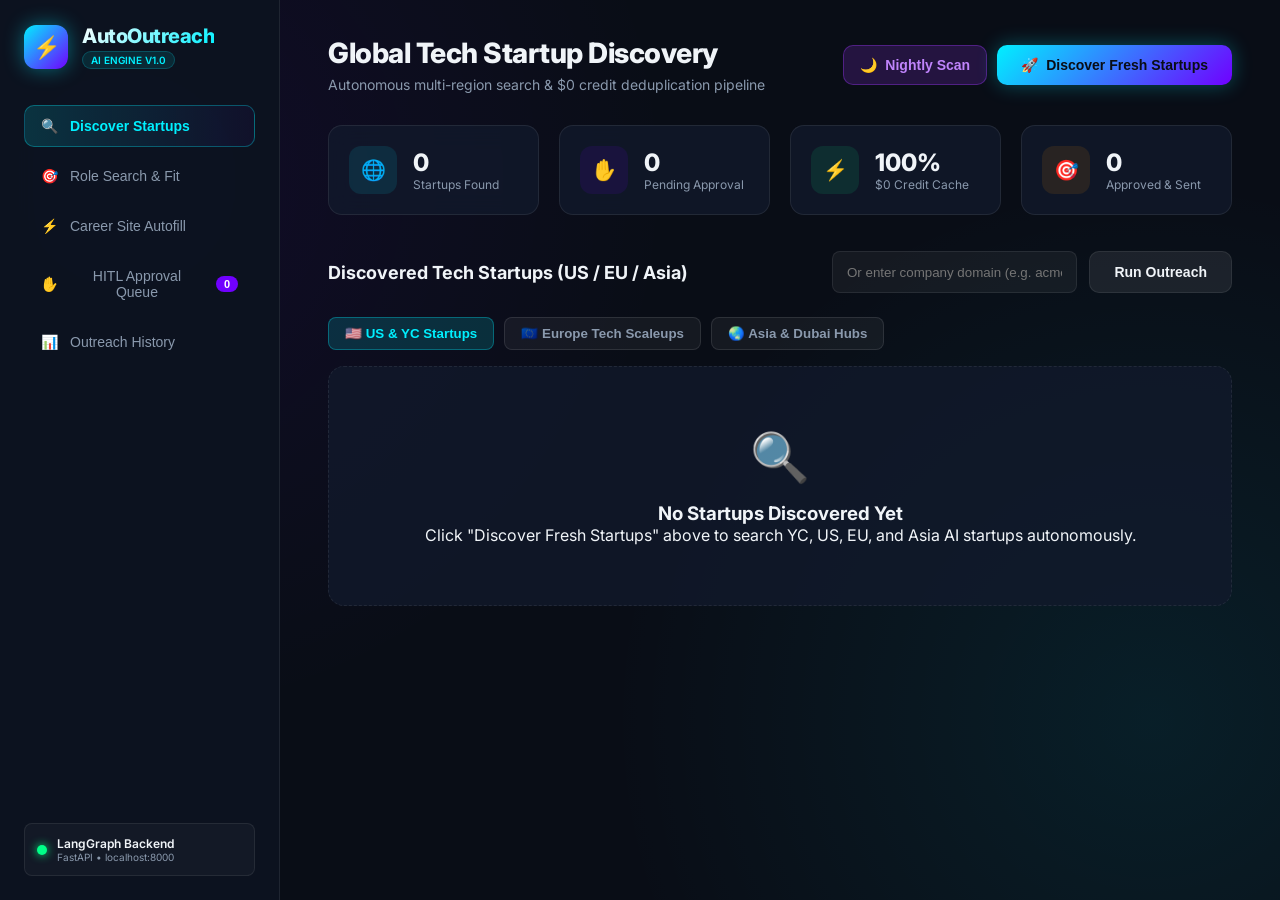
==== frontend/dashboard/index.html @ 4e113120 "feat: Production System Design outreach engine with Redis L2 + SQLite L3 2-tier caching, rate limite" ====
<!DOCTYPE html>
<html lang="en">
<head>
    <meta charset="UTF-8">
    <meta name="viewport" content="width=device-width, initial-scale=1.0">
    <title>Autonomous Tech Startup Discovery & Outreach Platform</title>
    <link href="https://fonts.googleapis.com/css2?family=Inter:wght@300;400;500;600;700;800&family=JetBrains+Mono:wght@400;500;600&display=swap" rel="stylesheet">
    <link rel="stylesheet" href="styles.css">
</head>
<body>
    <div class="app-container">
        <!-- Sidebar Navigation -->
        <aside class="sidebar">
            <div class="logo-container">
                <div class="logo-icon">⚡</div>
                <div class="logo-text">
                    <h2>AutoOutreach</h2>
                    <span class="badge">AI Engine v1.0</span>
                </div>
            </div>

            <nav class="nav-menu">
                <button class="nav-item active" data-tab="discover">
                    <span class="icon">🔍</span>
                    <span>Discover Startups</span>
                </button>
                <button class="nav-item" data-tab="role-search">
                    <span class="icon">🎯</span>
                    <span>Role Search & Fit</span>
                </button>
                <button class="nav-item" data-tab="autofill">
                    <span class="icon">⚡</span>
                    <span>Career Site Autofill</span>
                </button>
                <button class="nav-item" data-tab="pending">
                    <span class="icon">✋</span>
                    <span>HITL Approval Queue</span>
                    <span class="counter-badge" id="pending-count">0</span>
                </button>
                <button class="nav-item" data-tab="history">
                    <span class="icon">📊</span>
                    <span>Outreach History</span>
                </button>
            </nav>

            <div class="system-status">
                <div class="status-indicator online"></div>
                <div class="status-info">
                    <span class="status-title">LangGraph Backend</span>
                    <span class="status-sub">FastAPI • localhost:8000</span>
                </div>
            </div>
        </aside>

        <!-- Main Content Area -->
        <main class="main-content">
            <!-- Header Bar -->
            <header class="top-header">
                <div class="header-title">
                    <h1 id="page-title">Global Tech Startup Discovery</h1>
                    <p id="page-subtitle">Autonomous multi-region search & $0 credit deduplication pipeline</p>
                </div>
                <div class="header-actions" style="display:flex; gap:10px;">
                    <button class="btn" id="btn-nightly-scan" style="background:rgba(147,51,234,0.2); color:#c084fc; border:1px solid rgba(147,51,234,0.4); padding:10px 16px; border-radius:10px; font-weight:600; cursor:pointer;">
                        <span class="btn-icon">🌙</span>
                        <span>Nightly Scan</span>
                    </button>
                    <button class="btn btn-primary" id="btn-discover">
                        <span class="btn-icon">🚀</span>
                        <span>Discover Fresh Startups</span>
                    </button>
                </div>
            </header>

            <!-- Metrics Bar -->
            <section class="metrics-grid">
                <div class="metric-card">
                    <div class="metric-icon cyan">🌐</div>
                    <div class="metric-data">
                        <span class="metric-value" id="metric-discovered">0</span>
                        <span class="metric-label">Startups Found</span>
                    </div>
                </div>
                <div class="metric-card">
                    <div class="metric-icon purple">✋</div>
                    <div class="metric-data">
                        <span class="metric-value" id="metric-pending">0</span>
                        <span class="metric-label">Pending Approval</span>
                    </div>
                </div>
                <div class="metric-card">
                    <div class="metric-icon green">⚡</div>
                    <div class="metric-data">
                        <span class="metric-value" id="metric-saved">100%</span>
                        <span class="metric-label">$0 Credit Cache</span>
                    </div>
                </div>
                <div class="metric-card">
                    <div class="metric-icon orange">🎯</div>
                    <div class="metric-data">
                        <span class="metric-value" id="metric-sent">0</span>
                        <span class="metric-label">Approved & Sent</span>
                    </div>
                </div>
            </section>

            <!-- View 1: Discover Startups Grid -->
            <section class="tab-view active" id="view-discover">
                <div class="section-header">
                    <h3>Discovered Tech Startups (US / EU / Asia)</h3>
                    <div class="quick-input">
                        <input type="text" id="manual-domain-input" placeholder="Or enter company domain (e.g. acme.ai)...">
                        <button class="btn btn-secondary" id="btn-manual-outreach">Run Outreach</button>
                    </div>
                </div>

                <div class="region-tabs" style="display:flex; gap:10px; margin-bottom:16px;">
                    <button class="region-tab active" data-region="us_yc" style="background:rgba(0,240,255,0.15); color:var(--primary-cyan); border:1px solid rgba(0,240,255,0.3); padding:8px 16px; border-radius:8px; font-weight:600; cursor:pointer;">🇺🇸 US & YC Startups</button>
                    <button class="region-tab" data-region="eu" style="background:rgba(255,255,255,0.05); color:var(--text-muted); border:1px solid rgba(255,255,255,0.1); padding:8px 16px; border-radius:8px; font-weight:600; cursor:pointer;">🇪🇺 Europe Tech Scaleups</button>
                    <button class="region-tab" data-region="asia_me" style="background:rgba(255,255,255,0.05); color:var(--text-muted); border:1px solid rgba(255,255,255,0.1); padding:8px 16px; border-radius:8px; font-weight:600; cursor:pointer;">🌏 Asia & Dubai Hubs</button>
                </div>

                <div class="startups-grid" id="startups-container">
                    <div class="empty-state">
                        <div class="empty-icon">🔍</div>
                        <h3>No Startups Discovered Yet</h3>
                        <p>Click "Discover Fresh Startups" above to search YC, US, EU, and Asia AI startups autonomously.</p>
                    </div>
                </div>
            </section>

            <!-- View 2: Desired Role Search & Fit Scoring -->
            <section class="tab-view" id="view-role-search">
                <div class="section-header">
                    <h3>Desired Role Search & Fit Match Scoring</h3>
                    <p class="section-desc">Search active job postings for target roles (AI/ML Engineer, C++ SDE, Backend) across Greenhouse, Lever, and Ashby with AI match scoring.</p>
                    <div class="quick-input" style="margin-top:12px; display:flex; gap:10px;">
                        <input type="text" id="role-search-input" placeholder="Enter target role (e.g. AI Engineer, C++ SDE)..." style="flex:1; padding:12px 16px; background:rgba(255,255,255,0.05); border:1px solid rgba(255,255,255,0.1); border-radius:10px; color:#fff;">
                        <button class="btn btn-primary" id="btn-run-role-search">Search Role Postings</button>
                    </div>
                </div>

                <div class="role-jobs-grid" id="role-jobs-container" style="display:grid; grid-template-columns:repeat(auto-fill, minmax(320px, 1fr)); gap:16px; margin-top:20px;">
                    <div class="empty-state">
                        <div class="empty-icon">🎯</div>
                        <h3>Search Desired Roles</h3>
                        <p>Type any role above (e.g. "AI Engineer") to search active ATS job postings and view match fit scores.</p>
                    </div>
                </div>
            </section>

            <!-- View 3: Career Site 1-Click Form Auto-Filler -->
            <section class="tab-view" id="view-autofill">
                <div class="section-header">
                    <h3>⚡ 1-Click Career Site Form Auto-Filler</h3>
                    <p class="section-desc">Paste any Greenhouse, Lever, or Ashby job application URL to pre-fill candidate details and generate custom AI essay responses.</p>
                </div>

                <!-- PDF Resume Upload Card -->
                <div class="resume-upload-card" style="background:rgba(181, 124, 255, 0.05); border:1px dashed rgba(181, 124, 255, 0.4); border-radius:14px; padding:20px; margin-top:20px; margin-bottom:20px;">
                    <div style="display:flex; justify-content:space-between; align-items:center; flex-wrap:wrap; gap:12px;">
                        <div>
                            <h4 style="color:#b57cff; margin:0 0 4px 0; font-size:16px;">📄 Upload Candidate Resume PDF</h4>
                            <p style="color:var(--text-muted); margin:0; font-size:13px;">Upload your latest PDF resume. Groq AI will parse your skills, C++ projects, and contact info into your candidate profile.</p>
                        </div>
                        <div style="display:flex; gap:10px; align-items:center;">
                            <input type="file" id="resume-pdf-input" accept=".pdf" style="display:none;" onchange="uploadResumePDF(this)">
                            <button class="btn" style="background:rgba(181, 124, 255, 0.2); color:#b57cff; border:1px solid rgba(181, 124, 255, 0.5); padding:10px 18px; border-radius:10px; font-weight:600; cursor:pointer;" onclick="document.getElementById('resume-pdf-input').click()">
                                <span>📤 Upload Resume PDF</span>
                            </button>
                        </div>
                    </div>
                    <div id="resume-upload-status" style="margin-top:12px; display:none; padding:10px 14px; border-radius:8px; font-size:13px;"></div>
                </div>

                <div class="autofill-card" style="background:rgba(255,255,255,0.03); border:1px solid rgba(0,240,255,0.2); border-radius:14px; padding:24px;">
                    <label style="font-weight:600; font-size:15px; color:#fff; display:block; margin-bottom:8px;">Job Application URL (Greenhouse / Lever / Ashby)</label>
                    <div style="display:flex; gap:12px;">
                        <input type="text" id="autofill-url-input" placeholder="https://boards.greenhouse.io/company/jobs/12345..." style="flex:1; padding:14px 18px; background:rgba(0,0,0,0.4); border:1px solid rgba(255,255,255,0.15); border-radius:10px; color:#fff; font-size:14px;">
                        <button class="btn btn-primary" id="btn-run-autofill" style="padding:14px 24px;">⚡ Pre-Fill Application Form</button>
                    </div>

                    <div id="autofill-status-box" style="margin-top:20px; display:none; padding:16px; border-radius:10px; background:rgba(0,240,255,0.08); border:1px solid rgba(0,240,255,0.3);">
                        <h4 id="autofill-status-title" style="color:var(--primary-cyan); margin:0 0 6px 0;">Processing Application URL...</h4>
                        <p id="autofill-status-desc" style="color:var(--text-muted); margin:0; font-size:13px;"></p>
                    </div>
                </div>
            </section>

            <!-- View 4: Pending Approval Queue -->
            <section class="tab-view" id="view-pending">
                <div class="section-header">
                    <h3>Human-In-The-Loop (HITL) Review Queue</h3>
                    <p class="section-desc">Review and approve tailored cold emails generated for CTOs, CEOs, and HR leaders before sending.</p>
                </div>

                <div class="pending-list" id="pending-container">
                    <div class="empty-state">
                        <div class="empty-icon">✅</div>
                        <h3>No Pending Approvals</h3>
                        <p>Your outreach queue is clear! Discover startups to generate new tailored emails.</p>
                    </div>
                </div>
            </section>

            <!-- View 3: Outreach History -->
            <section class="tab-view" id="view-history">
                <div class="section-header">
                    <h3>Outreach History & Cache Log</h3>
                </div>
                <div class="history-table-wrapper">
                    <table class="history-table">
                        <thead>
                            <tr>
                                <th>Company</th>
                                <th>Target Contact</th>
                                <th>Role</th>
                                <th>Status</th>
                                <th>Date</th>
                            </tr>
                        </thead>
                        <tbody id="history-table-body">
                            <!-- Rows loaded via JS -->
                        </tbody>
                    </table>
                </div>
            </section>
        </main>
    </div>

    <!-- Review Draft Modal -->
    <div class="modal-backdrop" id="review-modal">
        <div class="modal-card">
            <div class="modal-header">
                <div>
                    <h3 id="modal-company-name">Company Pitch Review</h3>
                    <span class="badge" id="modal-role-target">CTO Pitch</span>
                </div>
                <button class="modal-close" id="modal-close-btn">&times;</button>
            </div>
            <div class="modal-body">
                <div class="info-group">
                    <label>Recipient Email & Contact</label>
                    <input type="text" id="modal-contact-info" readonly class="input-readonly">
                </div>
                <div class="info-group">
                    <label>Subject Line</label>
                    <input type="text" id="modal-subject-input">
                </div>
                <div class="info-group">
                    <label>Personalized Pitch Body</label>
                    <textarea id="modal-body-input" rows="10"></textarea>
                </div>
            </div>
            <div class="modal-footer">
                <button class="btn" style="background:rgba(255,68,68,0.15); color:#ff4444; border:1px solid rgba(255,68,68,0.3); border-radius:8px; padding:10px 16px; cursor:pointer;" id="modal-delete-btn">🗑️ Delete</button>
                <button class="btn btn-danger" id="modal-reject-btn">Reject Pitch</button>
                <a href="#" target="_blank" class="btn btn-primary" id="modal-approve-gmail-btn">
                    <span>✉️ Open in Gmail Compose & Approve</span>
                </a>
            </div>
        </div>
    </div>

    <script src="app.js"></script>
</body>
</html>
---- frontend/dashboard/styles.css ----
:root {
    --bg-dark: #090d16;
    --bg-card: rgba(18, 26, 44, 0.75);
    --bg-card-hover: rgba(26, 38, 64, 0.85);
    --border-color: rgba(255, 255, 255, 0.08);
    --border-glow: rgba(0, 240, 255, 0.3);
    
    --primary-cyan: #00f0ff;
    --primary-purple: #7000ff;
    --primary-pink: #ff007a;
    --green-accent: #00ff88;
    --orange-accent: #ff9900;
    
    --text-main: #f0f4f8;
    --text-muted: #8a99ad;
    --text-dim: #5c6b7e;
    
    --font-sans: 'Inter', -apple-system, BlinkMacSystemFont, sans-serif;
    --font-mono: 'JetBrains Mono', monospace;
}

* {
    box-sizing: border-box;
    margin: 0;
    padding: 0;
}

body {
    background-color: var(--bg-dark);
    color: var(--text-main);
    font-family: var(--font-sans);
    min-height: 100vh;
    overflow-x: hidden;
    background-image: 
        radial-gradient(circle at 10% 20%, rgba(112, 0, 255, 0.08) 0%, transparent 40%),
        radial-gradient(circle at 90% 80%, rgba(0, 240, 255, 0.08) 0%, transparent 40%);
}

.app-container {
    display: flex;
    min-height: 100vh;
}

/* Sidebar */
.sidebar {
    width: 280px;
    background: rgba(13, 19, 32, 0.95);
    border-right: 1px solid var(--border-color);
    padding: 24px;
    display: flex;
    flex-direction: column;
    backdrop-filter: blur(16px);
}

.logo-container {
    display: flex;
    align-items: center;
    gap: 14px;
    margin-bottom: 36px;
}

.logo-icon {
    width: 44px;
    height: 44px;
    background: linear-gradient(135deg, var(--primary-cyan), var(--primary-purple));
    border-radius: 12px;
    display: flex;
    align-items: center;
    justify-content: center;
    font-size: 22px;
    box-shadow: 0 0 20px rgba(0, 240, 255, 0.4);
}

.logo-text h2 {
    font-size: 20px;
    font-weight: 800;
    letter-spacing: -0.5px;
    background: linear-gradient(135deg, #ffffff, var(--primary-cyan));
    -webkit-background-clip: text;
    -webkit-text-fill-color: transparent;
}

.badge {
    display: inline-block;
    padding: 2px 8px;
    background: rgba(0, 240, 255, 0.1);
    color: var(--primary-cyan);
    border: 1px solid rgba(0, 240, 255, 0.2);
    border-radius: 20px;
    font-size: 10px;
    font-weight: 600;
    text-transform: uppercase;
}

.nav-menu {
    display: flex;
    flex-direction: column;
    gap: 8px;
    flex: 1;
}

.nav-item {
    display: flex;
    align-items: center;
    gap: 12px;
    padding: 12px 16px;
    background: transparent;
    border: 1px solid transparent;
    border-radius: 10px;
    color: var(--text-muted);
    font-size: 14px;
    font-weight: 500;
    cursor: pointer;
    transition: all 0.2s ease;
}

.nav-item:hover {
    background: rgba(255, 255, 255, 0.04);
    color: var(--text-main);
}

.nav-item.active {
    background: linear-gradient(90deg, rgba(0, 240, 255, 0.15), rgba(112, 0, 255, 0.05));
    border-color: rgba(0, 240, 255, 0.3);
    color: var(--primary-cyan);
    font-weight: 600;
}

.counter-badge {
    margin-left: auto;
    background: var(--primary-purple);
    color: #fff;
    font-size: 11px;
    font-weight: 700;
    padding: 2px 8px;
    border-radius: 12px;
}

.system-status {
    display: flex;
    align-items: center;
    gap: 10px;
    padding: 12px;
    background: rgba(255, 255, 255, 0.03);
    border-radius: 8px;
    border: 1px solid var(--border-color);
}

.status-indicator.online {
    width: 10px;
    height: 10px;
    background: var(--green-accent);
    border-radius: 50%;
    box-shadow: 0 0 10px var(--green-accent);
}

.status-info {
    display: flex;
    flex-direction: column;
}

.status-title {
    font-size: 12px;
    font-weight: 600;
}

.status-sub {
    font-size: 10px;
    color: var(--text-muted);
}

/* Main Content */
.main-content {
    flex: 1;
    padding: 36px 48px;
    overflow-y: auto;
}

.top-header {
    display: flex;
    justify-content: space-between;
    align-items: center;
    margin-bottom: 32px;
}

.header-title h1 {
    font-size: 28px;
    font-weight: 800;
    letter-spacing: -0.5px;
    margin-bottom: 6px;
}

.header-title p {
    color: var(--text-muted);
    font-size: 14px;
}

.btn {
    display: inline-flex;
    align-items: center;
    gap: 8px;
    padding: 12px 24px;
    border-radius: 10px;
    font-size: 14px;
    font-weight: 600;
    cursor: pointer;
    transition: all 0.2s ease;
    border: none;
    text-decoration: none;
}

.btn-primary {
    background: linear-gradient(135deg, var(--primary-cyan), var(--primary-purple));
    color: #090d16;
    box-shadow: 0 0 20px rgba(0, 240, 255, 0.3);
}

.btn-primary:hover {
    transform: translateY(-2px);
    box-shadow: 0 0 30px rgba(0, 240, 255, 0.5);
}

.btn-secondary {
    background: rgba(255, 255, 255, 0.08);
    color: var(--text-main);
    border: 1px solid var(--border-color);
}

.btn-secondary:hover {
    background: rgba(255, 255, 255, 0.15);
}

.btn-danger {
    background: rgba(255, 0, 122, 0.15);
    color: var(--primary-pink);
    border: 1px solid rgba(255, 0, 122, 0.3);
}

/* Metrics Grid */
.metrics-grid {
    display: grid;
    grid-template-columns: repeat(4, 1fr);
    gap: 20px;
    margin-bottom: 36px;
}

.metric-card {
    background: var(--bg-card);
    border: 1px solid var(--border-color);
    border-radius: 14px;
    padding: 20px;
    display: flex;
    align-items: center;
    gap: 16px;
    backdrop-filter: blur(12px);
}

.metric-icon {
    width: 48px;
    height: 48px;
    border-radius: 12px;
    display: flex;
    align-items: center;
    justify-content: center;
    font-size: 20px;
}

.metric-icon.cyan { background: rgba(0, 240, 255, 0.1); color: var(--primary-cyan); }
.metric-icon.purple { background: rgba(112, 0, 255, 0.1); color: var(--primary-purple); }
.metric-icon.green { background: rgba(0, 255, 136, 0.1); color: var(--green-accent); }
.metric-icon.orange { background: rgba(255, 153, 0, 0.1); color: var(--orange-accent); }

.metric-data {
    display: flex;
    flex-direction: column;
}

.metric-value {
    font-size: 24px;
    font-weight: 800;
}

.metric-label {
    font-size: 12px;
    color: var(--text-muted);
}

/* Tab Views */
.tab-view {
    display: none;
}

.tab-view.active {
    display: block;
}

.section-header {
    display: flex;
    justify-content: space-between;
    align-items: center;
    margin-bottom: 24px;
}

.section-header h3 {
    font-size: 18px;
    font-weight: 700;
}

.quick-input {
    display: flex;
    gap: 12px;
    width: 400px;
}

.quick-input input {
    flex: 1;
    background: rgba(255, 255, 255, 0.05);
    border: 1px solid var(--border-color);
    border-radius: 8px;
    padding: 10px 14px;
    color: var(--text-main);
    outline: none;
}

.quick-input input:focus {
    border-color: var(--primary-cyan);
}

/* Cards Grid */
.startups-grid {
    display: grid;
    grid-template-columns: repeat(auto-fill, minmax(320px, 1fr));
    gap: 20px;
}

.startup-card {
    background: var(--bg-card);
    border: 1px solid var(--border-color);
    border-radius: 14px;
    padding: 20px;
    display: flex;
    flex-direction: column;
    gap: 14px;
    transition: all 0.2s ease;
}

.startup-card:hover {
    border-color: var(--border-glow);
    transform: translateY(-2px);
    background: var(--bg-card-hover);
}

.card-top {
    display: flex;
    justify-content: space-between;
    align-items: flex-start;
}

.company-title {
    font-size: 18px;
    font-weight: 700;
}

.company-domain {
    font-size: 12px;
    color: var(--primary-cyan);
    font-family: var(--font-mono);
}

.card-snippet {
    font-size: 13px;
    color: var(--text-muted);
    line-height: 1.5;
    display: -webkit-box;
    -webkit-line-clamp: 3;
    -webkit-box-orient: vertical;
    overflow: hidden;
}

.card-footer {
    display: flex;
    justify-content: space-between;
    align-items: center;
    margin-top: auto;
    padding-top: 12px;
    border-top: 1px solid var(--border-color);
}

/* Empty State */
.empty-state {
    grid-column: 1 / -1;
    text-align: center;
    padding: 60px;
    background: var(--bg-card);
    border: 1px dashed var(--border-color);
    border-radius: 16px;
}

.empty-icon {
    font-size: 48px;
    margin-bottom: 16px;
}

/* Pending List */
.pending-list {
    display: flex;
    flex-direction: column;
    gap: 16px;
}

.pending-card {
    background: var(--bg-card);
    border: 1px solid var(--border-color);
    border-radius: 14px;
    padding: 20px;
    display: flex;
    justify-content: space-between;
    align-items: center;
}

.pending-info h4 {
    font-size: 16px;
    font-weight: 700;
    margin-bottom: 4px;
}

.pending-meta {
    font-size: 12px;
    color: var(--text-muted);
}

/* Modal */
.modal-backdrop {
    display: none;
    position: fixed;
    top: 0;
    left: 0;
    width: 100vw;
    height: 100vh;
    background: rgba(5, 8, 15, 0.85);
    backdrop-filter: blur(8px);
    z-index: 1000;
    align-items: center;
    justify-content: center;
}

.modal-backdrop.active {
    display: flex;
}

.modal-card {
    background: #0f172a;
    border: 1px solid var(--border-glow);
    border-radius: 18px;
    width: 650px;
    max-width: 90vw;
    box-shadow: 0 0 50px rgba(0, 240, 255, 0.2);
    overflow: hidden;
}

.modal-header {
    padding: 20px 24px;
    border-bottom: 1px solid var(--border-color);
    display: flex;
    justify-content: space-between;
    align-items: center;
}

.modal-close {
    background: transparent;
    border: none;
    color: var(--text-muted);
    font-size: 24px;
    cursor: pointer;
}

.modal-body {
    padding: 24px;
    display: flex;
    flex-direction: column;
    gap: 16px;
}

.info-group {
    display: flex;
    flex-direction: column;
    gap: 6px;
}

.info-group label {
    font-size: 12px;
    font-weight: 600;
    color: var(--text-muted);
}

.info-group input, .info-group textarea {
    background: rgba(255, 255, 255, 0.05);
    border: 1px solid var(--border-color);
    border-radius: 8px;
    padding: 10px 14px;
    color: var(--text-main);
    font-family: var(--font-sans);
    outline: none;
}

.info-group input:focus, .info-group textarea:focus {
    border-color: var(--primary-cyan);
}

.modal-footer {
    padding: 20px 24px;
    border-top: 1px solid var(--border-color);
    display: flex;
    justify-content: flex-end;
    gap: 12px;
    background: rgba(0, 0, 0, 0.2);
}
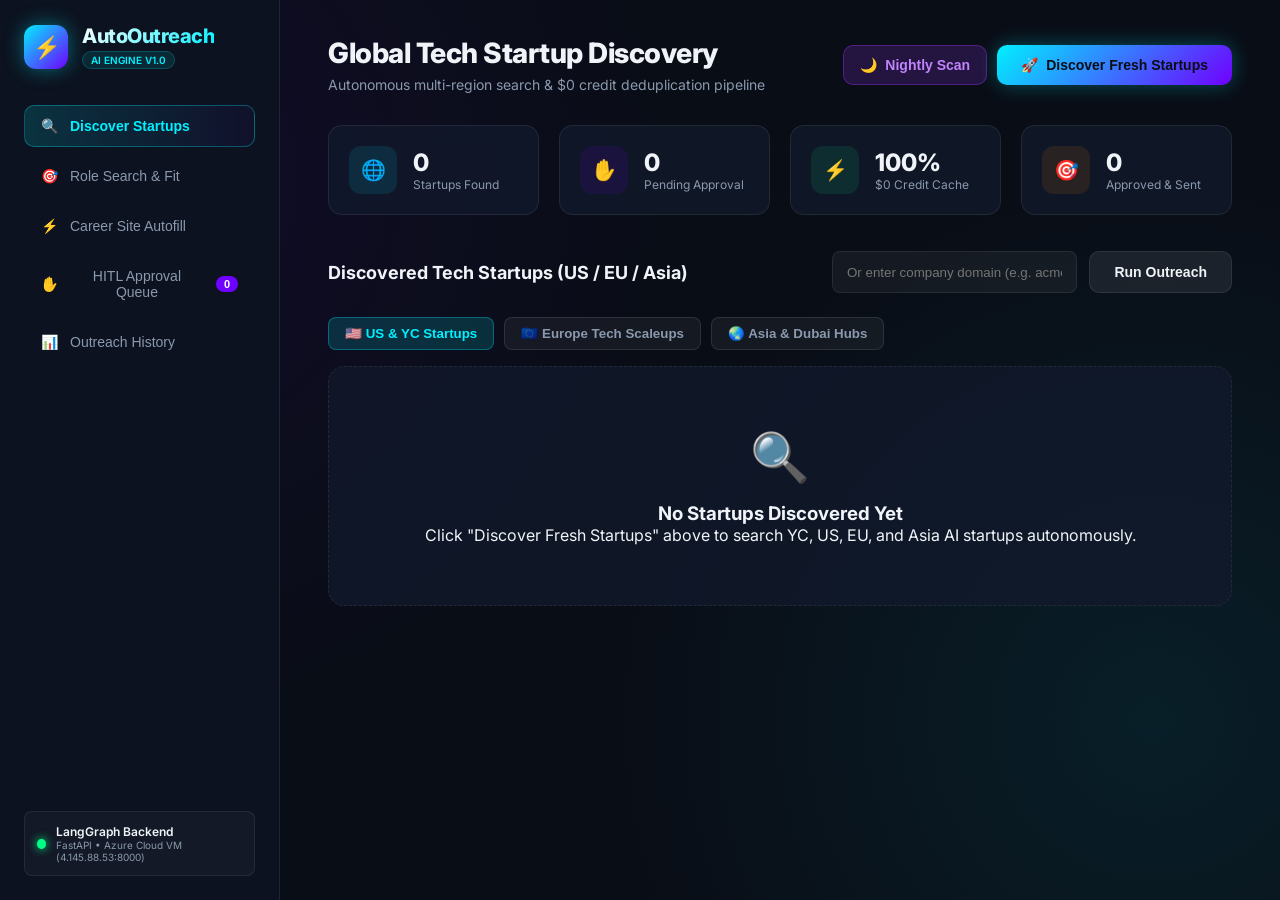
==== commit b04438fd: "feat: configure frontend and extension to point to live Azure public endpoint 4.145.88.53:8000" ====
--- a/frontend/dashboard/index.html
+++ b/frontend/dashboard/index.html
@@ -47,7 +47,7 @@
                 <div class="status-indicator online"></div>
                 <div class="status-info">
                     <span class="status-title">LangGraph Backend</span>
-                    <span class="status-sub">FastAPI • localhost:8000</span>
+                    <span class="status-sub">FastAPI • Azure Cloud VM (4.145.88.53:8000)</span>
                 </div>
             </div>
         </aside>
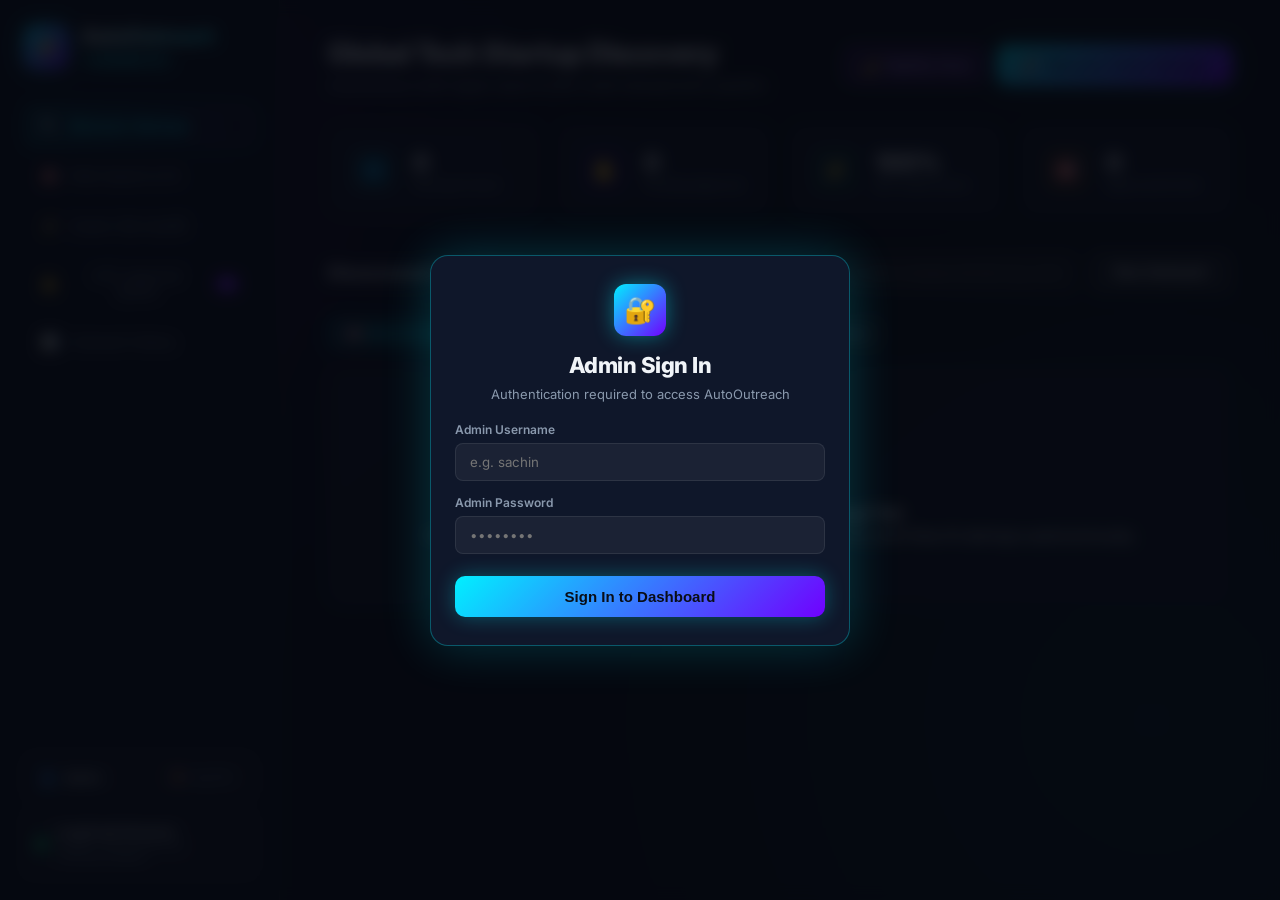
==== commit 7d7d15a7: "feat(auth): add admin login gate to dashboard and protect /api/discover" ====
--- a/frontend/dashboard/index.html
+++ b/frontend/dashboard/index.html
@@ -43,6 +43,16 @@
                 </button>
             </nav>
 
+            <div class="user-session" id="user-session-panel" style="margin-top:auto; margin-bottom:12px; padding:10px 14px; background:rgba(255,255,255,0.03); border:1px solid var(--border-color); border-radius:10px; display:flex; align-items:center; justify-content:space-between;">
+                <div style="display:flex; align-items:center; gap:8px;">
+                    <span style="font-size:14px;">👤</span>
+                    <span id="session-username" style="font-size:12px; font-weight:600; color:var(--text-main);">Admin</span>
+                </div>
+                <button id="btn-logout" style="background:transparent; border:none; color:var(--text-muted); cursor:pointer; font-size:12px; display:flex; align-items:center; gap:4px; padding:4px 8px; border-radius:6px; transition:all 0.2s;" title="Sign Out">
+                    <span>🚪</span> Log Out
+                </button>
+            </div>
+
             <div class="system-status">
                 <div class="status-indicator online"></div>
                 <div class="status-info">
@@ -262,6 +272,31 @@
         </div>
     </div>
 
+    <!-- Admin Authentication Modal Gate -->
+    <div class="modal-backdrop" id="auth-modal" style="display:none; z-index:9999;">
+        <div class="modal-card" style="width: 420px; text-align: center;">
+            <div class="modal-header" style="border:none; padding: 28px 24px 10px; justify-content: center; flex-direction: column; gap: 8px;">
+                <div class="logo-icon" style="margin: 0 auto 8px; width: 52px; height: 52px; font-size: 26px;">🔐</div>
+                <h3 style="font-size: 22px; font-weight: 800; letter-spacing: -0.5px;">Admin Sign In</h3>
+                <p style="font-size: 13px; color: var(--text-muted);">Authentication required to access AutoOutreach</p>
+            </div>
+            <form id="auth-login-form" style="padding: 10px 24px 28px;">
+                <div id="auth-error-msg" style="display:none; color: #ff6b6b; background: rgba(255, 107, 107, 0.1); border: 1px solid rgba(255, 107, 107, 0.3); padding: 10px 14px; border-radius: 8px; font-size: 13px; margin-bottom: 16px; text-align: left;"></div>
+                <div class="info-group" style="text-align: left; margin-bottom: 14px;">
+                    <label>Admin Username</label>
+                    <input type="text" id="auth-username-input" placeholder="e.g. sachin" required autocomplete="username">
+                </div>
+                <div class="info-group" style="text-align: left; margin-bottom: 22px;">
+                    <label>Admin Password</label>
+                    <input type="password" id="auth-password-input" placeholder="••••••••" required autocomplete="current-password">
+                </div>
+                <button type="submit" class="btn btn-primary" id="btn-auth-submit" style="width: 100%; justify-content: center; padding: 12px; font-size: 15px;">
+                    <span>Sign In to Dashboard</span>
+                </button>
+            </form>
+        </div>
+    </div>
+
     <script src="app.js"></script>
 </body>
 </html>
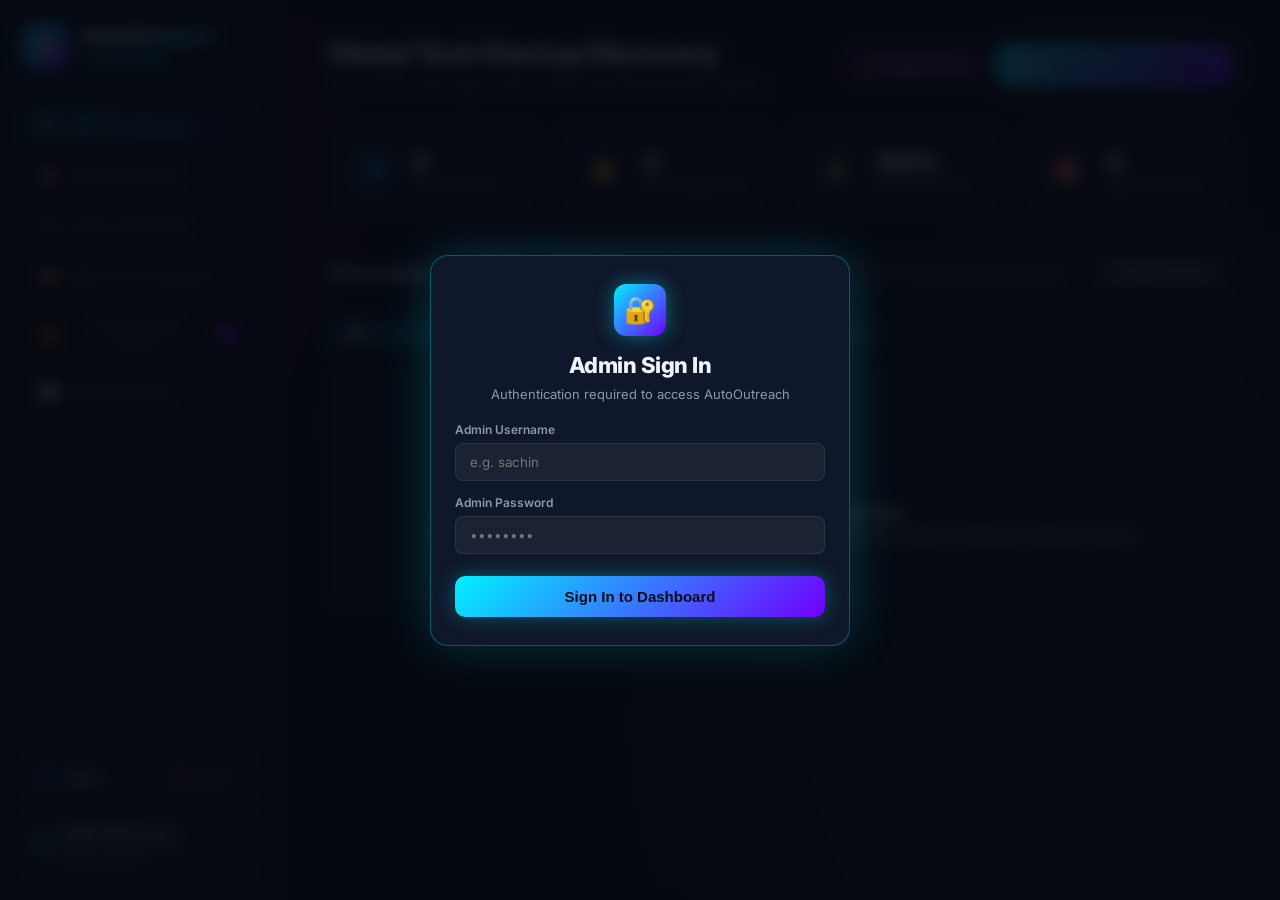
==== commit 7593bc2d: "Add batch CSV lead enrichment pipeline with Hunter/Apollo/GitHub email extraction and downloadable C" ====
--- a/frontend/dashboard/index.html
+++ b/frontend/dashboard/index.html
@@ -32,6 +32,10 @@
                     <span class="icon">⚡</span>
                     <span>Career Site Autofill</span>
                 </button>
+                <button class="nav-item" data-tab="csv-enrich">
+                    <span class="icon">📁</span>
+                    <span>Batch CSV Enrichment</span>
+                </button>
                 <button class="nav-item" data-tab="pending">
                     <span class="icon">✋</span>
                     <span>HITL Approval Queue</span>
@@ -193,6 +197,95 @@
                     <div id="autofill-status-box" style="margin-top:20px; display:none; padding:16px; border-radius:10px; background:rgba(0,240,255,0.08); border:1px solid rgba(0,240,255,0.3);">
                         <h4 id="autofill-status-title" style="color:var(--primary-cyan); margin:0 0 6px 0;">Processing Application URL...</h4>
                         <p id="autofill-status-desc" style="color:var(--text-muted); margin:0; font-size:13px;"></p>
+                    </div>
+                </div>
+            </section>
+
+            <!-- View: Batch CSV Lead & Email Enrichment -->
+            <section class="tab-view" id="view-csv-enrich">
+                <div class="section-header">
+                    <h3>📁 Batch CSV Lead & Email Enrichment</h3>
+                    <p class="section-desc">Upload any CSV containing company names. AutoOutreach detects organizations, queries Hunter.io & Apollo, mines GitHub commit emails, and exports an enriched spreadsheet ready for cold outreach.</p>
+                </div>
+
+                <!-- CSV Upload Drag-and-Drop Card -->
+                <div class="csv-upload-container" style="background:rgba(255,255,255,0.03); border:2px dashed rgba(0, 240, 255, 0.35); border-radius:16px; padding:36px; text-align:center; transition:all 0.3s; margin-top:20px; cursor:pointer;" id="csv-dropzone">
+                    <div style="font-size:48px; margin-bottom:12px;">📑</div>
+                    <h4 style="color:#fff; font-size:18px; margin:0 0 8px 0; font-weight:700;">Drag & Drop Company CSV Here</h4>
+                    <p style="color:var(--text-muted); font-size:14px; margin:0 0 18px 0; max-width:540px; margin-left:auto; margin-right:auto;">
+                        Supports standard CSV files with headers like <code>Company</code>, <code>Organization</code>, or <code>Domain</code>. Unlabelled lists in Column 1 are also detected automatically.
+                    </p>
+                    <input type="file" id="csv-file-input" accept=".csv" style="display:none;">
+                    <div style="display:flex; justify-content:center; gap:12px; align-items:center;">
+                        <button class="btn btn-primary" type="button" onclick="document.getElementById('csv-file-input').click()">
+                            <span>📂 Choose CSV File</span>
+                        </button>
+                        <button class="btn" type="button" id="btn-load-sample-csv" style="background:rgba(255,255,255,0.05); color:var(--text-main); border:1px solid rgba(255,255,255,0.15);">
+                            <span>⚡ Load Demo Tech Startups</span>
+                        </button>
+                    </div>
+                    <div id="csv-file-badge" style="display:none; margin-top:16px; display:inline-flex; align-items:center; gap:8px; background:rgba(0,240,255,0.1); border:1px solid rgba(0,240,255,0.3); padding:8px 16px; border-radius:20px; font-size:13px; color:var(--primary-cyan);">
+                        <span>📄</span>
+                        <span id="csv-filename">companies.csv</span>
+                        <span id="csv-filesize" style="color:var(--text-muted); font-size:11px;">(12 KB)</span>
+                    </div>
+                </div>
+
+                <!-- Live Enrichment Progress Card -->
+                <div id="csv-progress-card" style="display:none; margin-top:20px; background:rgba(0,0,0,0.4); border:1px solid rgba(0,240,255,0.3); border-radius:14px; padding:20px;">
+                    <div style="display:flex; justify-content:space-between; align-items:center; margin-bottom:12px;">
+                        <div style="display:flex; align-items:center; gap:10px;">
+                            <div class="spinner" style="width:18px; height:18px; border:2px solid rgba(0,240,255,0.2); border-top-color:var(--primary-cyan); border-radius:50%; animation:spin 0.8s linear infinite;"></div>
+                            <span id="csv-progress-status" style="font-weight:600; color:#fff; font-size:14px;">Enriching leads via Hunter.io & AI Waterfall...</span>
+                        </div>
+                        <span id="csv-progress-percent" style="color:var(--primary-cyan); font-weight:700; font-family:'JetBrains Mono', monospace;">0%</span>
+                    </div>
+                    <div style="width:100%; height:8px; background:rgba(255,255,255,0.08); border-radius:4px; overflow:hidden;">
+                        <div id="csv-progress-bar" style="width:0%; height:100%; background:linear-gradient(90deg, var(--primary-cyan), #a855f7); transition:width 0.3s;"></div>
+                    </div>
+                </div>
+
+                <!-- Enriched Results Section -->
+                <div id="csv-results-section" style="display:none; margin-top:24px;">
+                    <!-- Metrics Bar -->
+                    <div style="display:grid; grid-template-columns:repeat(auto-fit, minmax(180px, 1fr)); gap:14px; margin-bottom:20px;">
+                        <div style="background:rgba(255,255,255,0.03); border:1px solid var(--border-color); border-radius:12px; padding:16px;">
+                            <div style="color:var(--text-muted); font-size:12px; margin-bottom:4px;">COMPANIES PROCESSED</div>
+                            <div style="font-size:24px; font-weight:700; color:#fff;" id="csv-stat-total">0</div>
+                        </div>
+                        <div style="background:rgba(0,240,255,0.06); border:1px solid rgba(0,240,255,0.25); border-radius:12px; padding:16px;">
+                            <div style="color:var(--primary-cyan); font-size:12px; margin-bottom:4px;">DECISION MAKERS FOUND</div>
+                            <div style="font-size:24px; font-weight:700; color:var(--primary-cyan);" id="csv-stat-found">0</div>
+                        </div>
+                        <div style="background:rgba(168,85,247,0.06); border:1px solid rgba(168,85,247,0.25); border-radius:12px; padding:16px;">
+                            <div style="color:#c084fc; font-size:12px; margin-bottom:4px;">MATCH RATE</div>
+                            <div style="font-size:24px; font-weight:700; color:#c084fc;" id="csv-stat-rate">100%</div>
+                        </div>
+                        <div style="display:flex; align-items:center; justify-content:center;">
+                            <button id="btn-download-enriched-csv" class="btn btn-primary" style="width:100%; height:100%; min-height:56px; font-size:15px; font-weight:700; display:flex; align-items:center; justify-content:center; gap:8px; box-shadow:0 0 20px rgba(0,240,255,0.3);">
+                                <span>📥 Download Enriched CSV</span>
+                            </button>
+                        </div>
+                    </div>
+
+                    <!-- Enriched Table Preview -->
+                    <div class="history-table-wrapper" style="border-radius:12px; border:1px solid rgba(255,255,255,0.08); background:rgba(0,0,0,0.3);">
+                        <table class="history-table" id="csv-enriched-table">
+                            <thead>
+                                <tr>
+                                    <th>Company</th>
+                                    <th>Domain</th>
+                                    <th>Decision Maker</th>
+                                    <th>Role / Title</th>
+                                    <th>Verified Email</th>
+                                    <th>Verification Source</th>
+                                    <th>Actions</th>
+                                </tr>
+                            </thead>
+                            <tbody id="csv-enriched-tbody">
+                                <!-- Populated dynamically -->
+                            </tbody>
+                        </table>
                     </div>
                 </div>
             </section>
